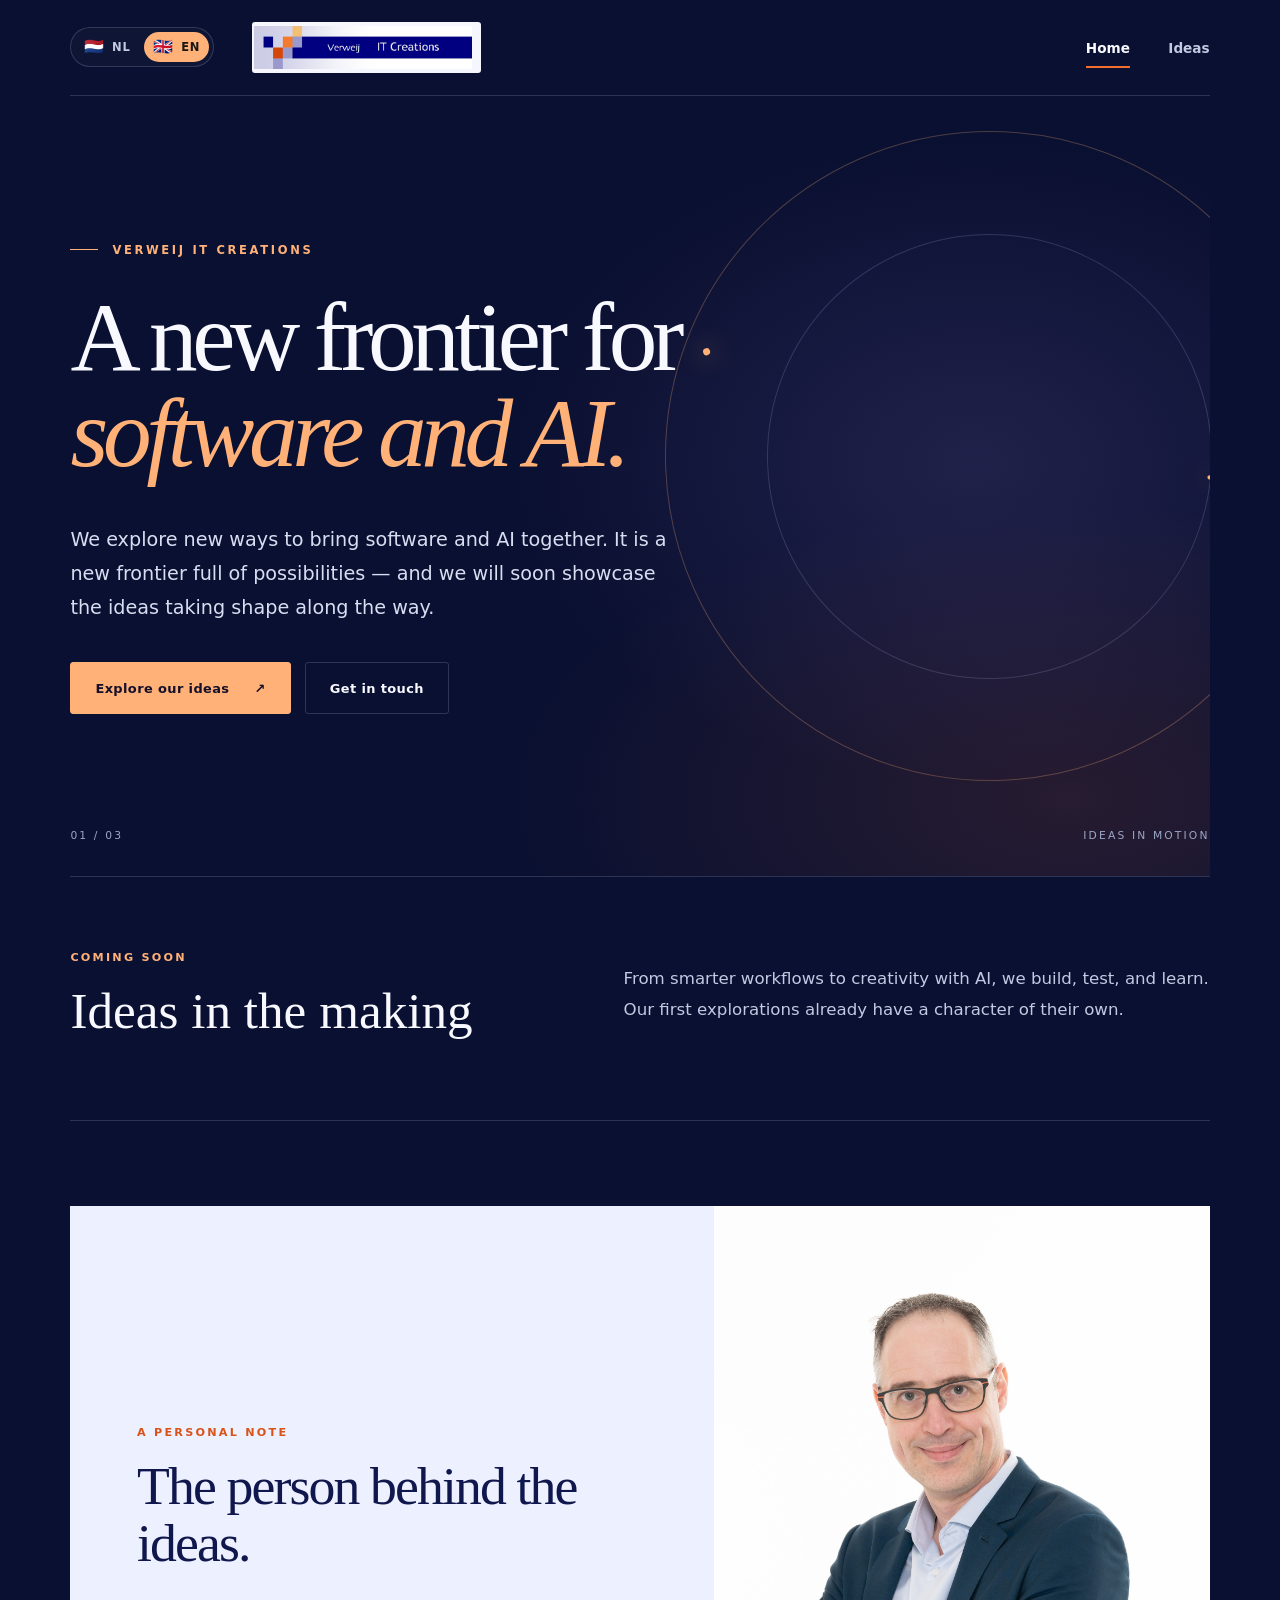
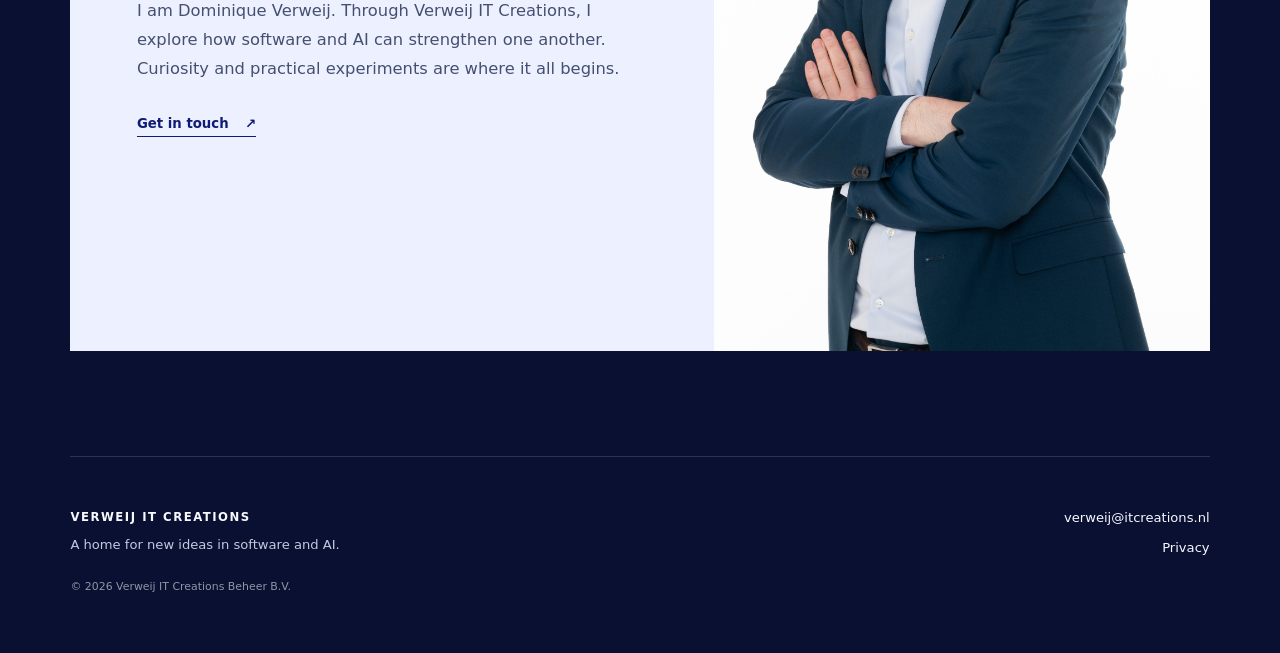
==== en/index.html @ 24ee963d "Build bilingual company site and project showcase" ====
<!doctype html>
<html lang="en">
<head>
  <meta charset="utf-8">
  <meta name="viewport" content="width=device-width, initial-scale=1">
  <meta name="theme-color" content="#0a1031">
  <meta name="description" content="Verweij IT Creations explores new ways to bring software and AI together.">
  <title>Verweij IT Creations — exploring software and AI</title>
  <link rel="icon" type="image/jpeg" href="../assets/images/Icon.jpg">
  <link rel="canonical" href="https://www.itcreations.nl/en/">
  <link rel="alternate" hreflang="nl" href="https://www.itcreations.nl/">
  <link rel="stylesheet" href="../assets/site.css">
</head>
<body>
  <div class="site-shell">
    <header class="site-header">
      <div class="header-left">
        <nav class="language-switch" aria-label="Language / Taal">
          <a href="../" lang="nl" hreflang="nl"><span aria-hidden="true">🇳🇱</span><span>NL</span></a>
          <a href="./" lang="en" hreflang="en" aria-current="true"><span aria-hidden="true">🇬🇧</span><span>EN</span></a>
        </nav>
        <a class="wordmark" href="./" aria-label="Verweij IT Creations — Home"><img src="../assets/images/logo.png" alt="Verweij IT Creations" width="220" height="44"></a>
      </div>
      <nav class="primary-nav" aria-label="Main navigation"><a href="./" aria-current="page">Home</a><a href="ideas.html">Ideas</a></nav>
    </header>
    <main id="main-content"><section class="hero" aria-labelledby="hero-title">
    <div class="hero-orbit hero-orbit-one" aria-hidden="true"></div><div class="hero-orbit hero-orbit-two" aria-hidden="true"></div>
    <div class="hero-content"><p class="eyebrow"><span class="eyebrow-line"></span>Verweij IT Creations</p>
      <h1 id="hero-title">A new frontier for <em>software and AI.</em></h1><p class="hero-lead">We explore new ways to bring software and AI together. It is a new frontier full of possibilities — and we will soon showcase the ideas taking shape along the way.</p>
      <div class="hero-actions"><a class="button button-primary" href="ideas.html">Explore our ideas<span aria-hidden="true">↗</span></a><a class="button button-quiet" href="mailto:verweij@itcreations.nl">Get in touch</a></div>
    </div>
    <div class="hero-index" aria-hidden="true"><span>01 / 03</span><span>IDEAS IN MOTION</span></div>
  </section>
  <section class="intro-panel" aria-labelledby="intro-title"><div><p class="section-kicker">Coming soon</p><h2 id="intro-title">Ideas in the making</h2></div><p>From smarter workflows to creativity with AI, we build, test, and learn. Our first explorations already have a character of their own.</p></section>
  <section class="founder-panel" aria-labelledby="founder-title"><div class="founder-copy"><p class="section-kicker">A personal note</p><h2 id="founder-title">The person behind the ideas.</h2><p>I am Dominique Verweij. Through Verweij IT Creations, I explore how software and AI can strengthen one another. Curiosity and practical experiments are where it all begins.</p><a href="mailto:verweij@itcreations.nl">Get in touch <span aria-hidden="true">↗</span></a></div><div class="founder-image"><img src="../assets/images/DSC_1056.jpg" alt="Portrait of Dominique Verweij" width="1200" height="1800" loading="lazy"></div></section></main>
    <footer class="site-footer">
      <div><span class="footer-brand">Verweij IT Creations</span><p>A home for new ideas in software and AI.</p><small>© 2026 Verweij IT Creations Beheer B.V.</small></div>
      <div class="footer-links"><a href="mailto:verweij@itcreations.nl">verweij@itcreations.nl</a><a href="privacy.html">Privacy</a></div>
    </footer>
  </div>
</body>
</html>
---- assets/site.css ----
:root {
  color-scheme: dark;
  --bg: #0a1031;
  --surface: #161d42;
  --surface-soft: #252d57;
  --line: rgba(210, 215, 250, .18);
  --text: #f8f8ff;
  --muted: #c2c9e2;
  --accent: #f36d2c;
  --accent-light: #ffb178;
  font-family: Inter, ui-sans-serif, system-ui, -apple-system, BlinkMacSystemFont, "Segoe UI", sans-serif;
  font-synthesis: none;
}
* { box-sizing: border-box; }
html { scroll-behavior: smooth; }
body { margin: 0; background: var(--bg); color: var(--text); }
a { color: inherit; }
a:focus-visible { outline: 2px solid var(--accent-light); outline-offset: 5px; border-radius: 4px; }
::selection { background: var(--accent); color: var(--bg); }
.site-shell { width: min(100%, 1600px); margin: 0 auto; padding: 0 clamp(24px, 5.5vw, 100px); }
.site-header { min-height: 96px; display: flex; justify-content: space-between; align-items: center; gap: 28px; border-bottom: 1px solid var(--line); }
.header-left { display: flex; align-items: center; gap: clamp(22px, 3vw, 48px); }
.language-switch { display: flex; gap: 5px; padding: 4px; border: 1px solid var(--line); border-radius: 999px; background: rgba(255,255,255,.025); }
.language-switch a { display: flex; gap: 7px; align-items: center; min-width: 63px; justify-content: center; border-radius: 999px; padding: 7px 9px; color: var(--muted); text-decoration: none; font-size: .72rem; font-weight: 750; letter-spacing: .06em; }
.language-switch a[aria-current="true"] { color: #181714; background: var(--accent-light); }
.language-switch a:not([aria-current="true"]):hover { color: var(--text); background: rgba(255,255,255,.08); }
.language-switch a span:first-child { font-size: 1rem; line-height: 1; }
.wordmark { display: inline-flex; align-items: center; padding: 4px 9px 4px 2px; background: #f6f6ff; border-radius: 3px; text-decoration: none; }
.wordmark img { display: block; width: clamp(175px, 17vw, 220px); height: auto; }
.primary-nav { display: flex; gap: clamp(24px, 3vw, 48px); align-items: center; }
.primary-nav a { color: var(--muted); text-decoration: none; font-size: .85rem; font-weight: 600; padding: 12px 0; transition: color .2s ease; }
.primary-nav a:hover, .primary-nav a[aria-current="page"] { color: var(--text); }
.primary-nav a[aria-current="page"] { box-shadow: inset 0 -2px var(--accent); }
.hero { position: relative; min-height: min(780px, calc(100svh - 96px)); display: flex; align-items: center; overflow: hidden; isolation: isolate; padding: 100px 0 115px; }
.hero::before { content: ""; position: absolute; inset: 0 -100px; z-index: -2; background: radial-gradient(ellipse 46% 55% at 75% 47%, rgba(163, 132, 220, .15), transparent 75%), radial-gradient(ellipse 55% 50% at 82% 90%, rgba(248, 112, 44, .12), transparent 76%); }
.hero-orbit { position: absolute; z-index: -1; border: 1px solid rgba(255,177,120,.27); border-radius: 50%; pointer-events: none; transform: rotate(-24deg); }
.hero-orbit-one { width: 650px; height: 650px; right: -105px; top: 50%; margin-top: -355px; }
.hero-orbit-two { width: 445px; height: 445px; right: -2px; top: 50%; margin-top: -252px; border-color: rgba(164,172,227,.21); }
.hero-orbit-two::before, .hero-orbit-one::before { content: ""; position: absolute; width: 7px; height: 7px; border-radius: 50%; background: var(--accent-light); box-shadow: 0 0 24px var(--accent-light); top: 17%; left: 16%; }
.hero-orbit-two::before { top: 74%; left: 93%; width: 4px; height: 4px; }
.hero-content { position: relative; z-index: 1; max-width: 850px; }
.eyebrow { display: flex; align-items: center; gap: 14px; margin: 0 0 32px; color: var(--accent-light); text-transform: uppercase; letter-spacing: .23em; font-size: .72rem; font-weight: 700; }
.eyebrow-line { width: 28px; height: 1px; background: currentColor; }
h1, h2, p { margin-top: 0; }
h1, h2 { font-family: Georgia, "Times New Roman", serif; font-weight: 400; }
.hero h1 { font-size: clamp(4rem, 7.6vw, 8.3rem); line-height: .99; max-width: 950px; letter-spacing: -.055em; margin-bottom: 42px; text-wrap: balance; }
h1 em { color: var(--accent-light); font-weight: 400; }
.hero-lead { max-width: 610px; color: #d8def1; font-size: clamp(1.06rem, 1.5vw, 1.27rem); line-height: 1.75; }
.hero-actions { display: flex; flex-wrap: wrap; gap: 14px; margin-top: 38px; }
.button { min-height: 52px; display: inline-flex; align-items: center; justify-content: center; gap: 25px; padding: 0 24px; border: 1px solid var(--line); border-radius: 3px; font-size: .81rem; font-weight: 700; letter-spacing: .03em; text-decoration: none; transition: background .2s, transform .2s, border-color .2s; }
.button:hover { transform: translateY(-2px); }
.button-primary { background: var(--accent-light); border-color: var(--accent-light); color: #16102b; }
.button-primary:hover { background: #ffd0a8; }
.button-quiet:hover { border-color: var(--accent-light); background: rgba(255,255,255,.04); }
.hero-index { position: absolute; left: 0; right: 0; bottom: 34px; display: flex; justify-content: space-between; color: #9ca6c7; letter-spacing: .2em; font-size: .67rem; }
.intro-panel { border-top: 1px solid var(--line); border-bottom: 1px solid var(--line); padding: 74px 0 82px; display: grid; grid-template-columns: minmax(210px, 1fr) minmax(320px, 1.3fr); gap: 8vw; align-items: center; }
.section-kicker { color: var(--accent-light); font-size: .7rem; text-transform: uppercase; letter-spacing: .2em; font-weight: 700; margin-bottom: 19px; }
.intro-panel h2 { font-size: clamp(2.8rem, 4vw, 4.2rem); line-height: 1.08; margin: 0; }
.intro-panel > p { color: var(--muted); line-height: 1.85; font-size: 1.04rem; margin: 0; }
.founder-panel { display: grid; grid-template-columns: minmax(0, 1.13fr) minmax(300px, .87fr); min-height: 440px; overflow: hidden; background: #edf0ff; color: #10174d; margin: 85px 0 105px; }
.founder-copy { align-self: center; padding: clamp(35px, 5.2vw, 86px); }
.founder-copy .section-kicker { color: #d95319; }
.founder-copy h2 { font-size: clamp(2.6rem, 4.2vw, 4.9rem); line-height: 1.06; letter-spacing: -.035em; margin-bottom: 24px; }
.founder-copy > p:not(.section-kicker) { max-width: 570px; color: #455071; line-height: 1.8; font-size: 1.02rem; margin-bottom: 29px; }
.founder-copy > a { color: #101b75; text-decoration: none; border-bottom: 1px solid #101b75; padding-bottom: 5px; font-size: .83rem; font-weight: 700; }
.founder-copy > a span { margin-left: 12px; }
.founder-image { min-height: 440px; background: #fff; overflow: hidden; }
.founder-image img { display: block; width: 100%; height: 100%; object-fit: cover; object-position: center 20%; }
.page-intro { padding: 105px 0 70px; max-width: 910px; }
.page-intro h1 { font-size: clamp(3.7rem, 6.5vw, 6.5rem); line-height: 1.03; letter-spacing: -.05em; margin-bottom: 32px; text-wrap: balance; }
.page-intro > p:not(.eyebrow) { color: var(--muted); font-size: 1.13rem; line-height: 1.75; max-width: 680px; }
.ideas-grid { display: grid; grid-template-columns: repeat(3, minmax(0,1fr)); gap: clamp(16px, 2vw, 30px); margin-bottom: 110px; }
.idea-card { border: 1px solid var(--line); background: var(--surface); overflow: hidden; min-width: 0; }
.idea-image { overflow: hidden; aspect-ratio: 1 / 1; background: #15171b; }
.idea-image img { display: block; width: 100%; height: 100%; object-fit: cover; transition: transform .5s ease; }
.idea-card:hover .idea-image img { transform: scale(1.04); }
.idea-copy { padding: clamp(20px, 2vw, 31px); }
.idea-topline { display: flex; justify-content: space-between; gap: 8px; color: #9ba5b1; text-transform: uppercase; letter-spacing: .11em; font-size: .65rem; font-weight: 700; }
.status { display: inline-flex; align-items: center; gap: 7px; }
.status-dot { display: inline-block; width: 6px; height: 6px; border-radius: 50%; background: var(--accent-light); }
.idea-card h2 { margin: 35px 0 12px; font-size: clamp(2.5rem, 3vw, 3.6rem); line-height: 1; }
.idea-card p { color: var(--muted); font-size: .95rem; line-height: 1.75; margin-bottom: 8px; }
.idea-card-green h2 { color: #c7e29e; }
.idea-card-blue h2 { color: #b4cdef; }
.idea-card-violet h2 { color: #d8b8eb; }
.closing-note { border-top: 1px solid var(--line); text-align: center; padding: 94px 0 115px; }
.closing-symbol { color: var(--accent-light); font-size: 1.5rem; }
.closing-note h2 { font-size: clamp(2.5rem, 4.5vw, 4.7rem); margin: 18px 0 14px; }
.closing-note p { color: var(--muted); line-height: 1.7; }
.policy-intro { padding-bottom: 43px; }
.updated { color: #89919e; font-size: .77rem; }
.policy-content { width: min(100%, 840px); padding-bottom: 100px; }
.policy-section { border-top: 1px solid var(--line); padding: 28px 0 32px; display: grid; grid-template-columns: 235px minmax(0, 1fr); gap: 28px; }
.policy-section h2 { font-family: inherit; font-size: 1rem; font-weight: 700; letter-spacing: .01em; margin: 0; }
.policy-section p { color: var(--muted); line-height: 1.8; font-size: .95rem; margin: 0; }
.policy-section a { color: var(--accent-light); text-underline-offset: 3px; }
.site-footer { border-top: 1px solid var(--line); display: flex; justify-content: space-between; gap: 35px; padding: 53px 0 60px; color: var(--muted); font-size: .82rem; }
.footer-brand { display: block; color: var(--text); text-transform: uppercase; letter-spacing: .13em; font-size: .73rem; font-weight: 750; margin-bottom: 13px; }
.site-footer p { margin-bottom: 26px; }
.site-footer small { color: #8e97a6; }
.footer-links { display: flex; flex-direction: column; gap: 15px; align-items: flex-end; }
.footer-links a { color: var(--text); text-decoration: none; }
.footer-links a:hover { color: var(--accent-light); }
@media (max-width: 920px) {
  .wordmark img { width: 180px; }
  .hero-orbit-one { right: -320px; opacity: .7; }
  .hero-orbit-two { right: -230px; opacity: .7; }
  .ideas-grid { grid-template-columns: repeat(2, minmax(0,1fr)); }
}
@media (max-width: 650px) {
  .site-header { min-height: auto; padding: 18px 0; align-items: flex-start; flex-direction: column; gap: 17px; }
  .header-left { width: 100%; justify-content: space-between; gap: 12px; }
  .wordmark img { width: 150px; }
  .language-switch a { min-width: 50px; gap: 5px; padding: 6px 5px; font-size: .66rem; }
  .primary-nav { width: 100%; gap: 30px; }
  .primary-nav a { padding: 6px 0; }
  .hero { min-height: 650px; padding: 100px 0 100px; }
  .hero h1 { font-size: clamp(3.5rem, 13vw, 5.5rem); }
  .hero-orbit-one { width: 400px; height: 400px; right: -320px; margin-top: -190px; }
  .hero-orbit-two { width: 270px; height: 270px; right: -255px; margin-top: -130px; }
  .hero-index span:last-child { display: none; }
  .intro-panel { grid-template-columns: 1fr; gap: 28px; padding: 60px 0; }
  .founder-panel { grid-template-columns: 1fr; margin: 50px 0 65px; }
  .founder-copy { padding: 37px 29px; }
  .founder-image { min-height: 360px; max-height: 520px; }
  .page-intro { padding: 74px 0 54px; }
  .page-intro h1 { font-size: clamp(3.4rem, 11vw, 5rem); }
  .ideas-grid { grid-template-columns: 1fr; margin-bottom: 35px; }
  .idea-image { aspect-ratio: 1.18 / 1; }
  .idea-card h2 { margin-top: 22px; }
  .closing-note { padding: 70px 0 80px; }
  .policy-section { grid-template-columns: 1fr; gap: 12px; }
  .site-footer { flex-direction: column; padding: 42px 0; }
  .footer-links { align-items: flex-start; }
}
@media (prefers-reduced-motion: reduce) { html { scroll-behavior: auto; } *, *::before, *::after { transition-duration: .01ms !important; animation-duration: .01ms !important; } }
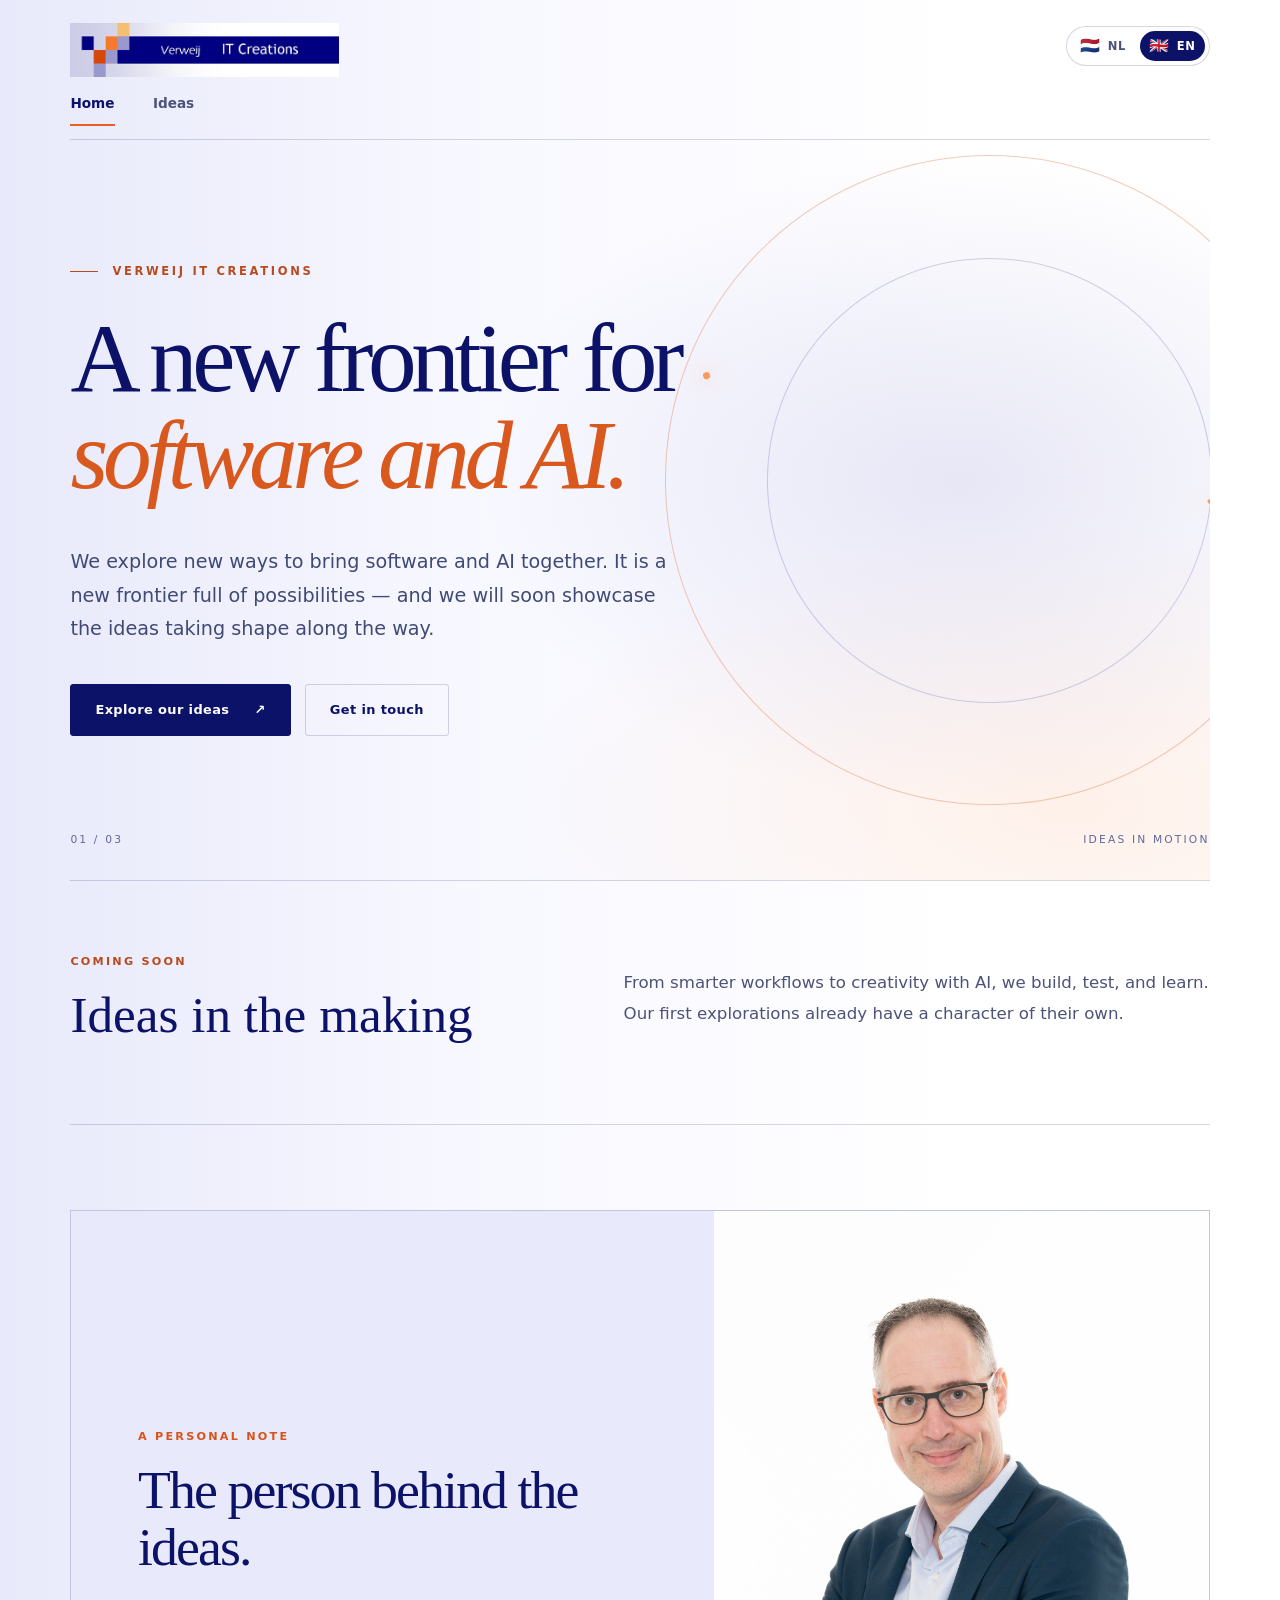
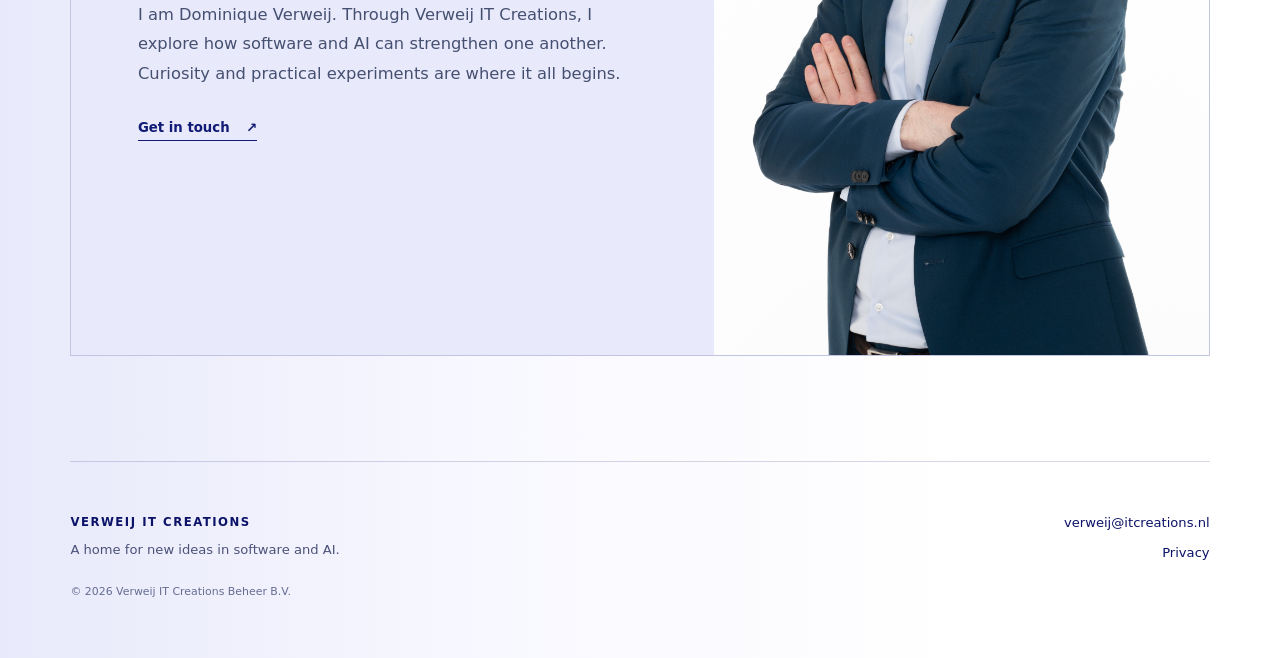
==== commit a071ccf3: "Match site palette to logo and rearrange header" ====
--- a/en/index.html
+++ b/en/index.html
@@ -3,7 +3,7 @@
 <head>
   <meta charset="utf-8">
   <meta name="viewport" content="width=device-width, initial-scale=1">
-  <meta name="theme-color" content="#0a1031">
+  <meta name="theme-color" content="#f7f7ff">
   <meta name="description" content="Verweij IT Creations explores new ways to bring software and AI together.">
   <title>Verweij IT Creations — exploring software and AI</title>
   <link rel="icon" type="image/jpeg" href="../assets/images/Icon.jpg">
@@ -14,14 +14,14 @@
 <body>
   <div class="site-shell">
     <header class="site-header">
-      <div class="header-left">
-        <nav class="language-switch" aria-label="Language / Taal">
-          <a href="../" lang="nl" hreflang="nl"><span aria-hidden="true">🇳🇱</span><span>NL</span></a>
-          <a href="./" lang="en" hreflang="en" aria-current="true"><span aria-hidden="true">🇬🇧</span><span>EN</span></a>
-        </nav>
+      <div class="header-brand-nav">
         <a class="wordmark" href="./" aria-label="Verweij IT Creations — Home"><img src="../assets/images/logo.png" alt="Verweij IT Creations" width="220" height="44"></a>
+        <nav class="primary-nav" aria-label="Main navigation"><a href="./" aria-current="page">Home</a><a href="ideas.html">Ideas</a></nav>
       </div>
-      <nav class="primary-nav" aria-label="Main navigation"><a href="./" aria-current="page">Home</a><a href="ideas.html">Ideas</a></nav>
+      <nav class="language-switch" aria-label="Language / Taal">
+        <a href="../" lang="nl" hreflang="nl"><span aria-hidden="true">🇳🇱</span><span>NL</span></a>
+        <a href="./" lang="en" hreflang="en" aria-current="true"><span aria-hidden="true">🇬🇧</span><span>EN</span></a>
+      </nav>
     </header>
     <main id="main-content"><section class="hero" aria-labelledby="hero-title">
     <div class="hero-orbit hero-orbit-one" aria-hidden="true"></div><div class="hero-orbit hero-orbit-two" aria-hidden="true"></div>
--- a/assets/site.css
+++ b/assets/site.css
@@ -1,63 +1,63 @@
 :root {
-  color-scheme: dark;
-  --bg: #0a1031;
-  --surface: #161d42;
-  --surface-soft: #252d57;
-  --line: rgba(210, 215, 250, .18);
-  --text: #f8f8ff;
-  --muted: #c2c9e2;
-  --accent: #f36d2c;
-  --accent-light: #ffb178;
+  color-scheme: light;
+  --bg: #f7f7ff;
+  --surface: #fff;
+  --surface-soft: #e8e9f9;
+  --line: rgba(11, 18, 103, .17);
+  --text: #0b1267;
+  --muted: #4c5279;
+  --accent: #e95e22;
+  --accent-light: #fa9960;
   font-family: Inter, ui-sans-serif, system-ui, -apple-system, BlinkMacSystemFont, "Segoe UI", sans-serif;
   font-synthesis: none;
 }
 * { box-sizing: border-box; }
 html { scroll-behavior: smooth; }
-body { margin: 0; background: var(--bg); color: var(--text); }
+body { margin: 0; background: linear-gradient(90deg, #e8e9fa 0%, var(--bg) 35%, #fff 75%); color: var(--text); }
 a { color: inherit; }
-a:focus-visible { outline: 2px solid var(--accent-light); outline-offset: 5px; border-radius: 4px; }
-::selection { background: var(--accent); color: var(--bg); }
+a:focus-visible { outline: 2px solid var(--accent); outline-offset: 5px; border-radius: 4px; }
+::selection { background: #ffd1b5; color: var(--text); }
 .site-shell { width: min(100%, 1600px); margin: 0 auto; padding: 0 clamp(24px, 5.5vw, 100px); }
-.site-header { min-height: 96px; display: flex; justify-content: space-between; align-items: center; gap: 28px; border-bottom: 1px solid var(--line); }
-.header-left { display: flex; align-items: center; gap: clamp(22px, 3vw, 48px); }
-.language-switch { display: flex; gap: 5px; padding: 4px; border: 1px solid var(--line); border-radius: 999px; background: rgba(255,255,255,.025); }
+.site-header { min-height: 140px; display: flex; justify-content: space-between; align-items: flex-start; gap: 28px; padding-top: 23px; border-bottom: 1px solid var(--line); }
+.header-brand-nav { display: flex; flex-direction: column; align-items: flex-start; gap: 18px; }
+.language-switch { display: flex; gap: 5px; padding: 4px; margin-top: 3px; border: 1px solid var(--line); border-radius: 999px; background: rgba(255,255,255,.65); }
 .language-switch a { display: flex; gap: 7px; align-items: center; min-width: 63px; justify-content: center; border-radius: 999px; padding: 7px 9px; color: var(--muted); text-decoration: none; font-size: .72rem; font-weight: 750; letter-spacing: .06em; }
-.language-switch a[aria-current="true"] { color: #181714; background: var(--accent-light); }
-.language-switch a:not([aria-current="true"]):hover { color: var(--text); background: rgba(255,255,255,.08); }
+.language-switch a[aria-current="true"] { color: #fff; background: var(--text); }
+.language-switch a:not([aria-current="true"]):hover { color: var(--text); background: var(--surface-soft); }
 .language-switch a span:first-child { font-size: 1rem; line-height: 1; }
-.wordmark { display: inline-flex; align-items: center; padding: 4px 9px 4px 2px; background: #f6f6ff; border-radius: 3px; text-decoration: none; }
-.wordmark img { display: block; width: clamp(175px, 17vw, 220px); height: auto; }
+.wordmark { display: inline-flex; align-items: center; text-decoration: none; }
+.wordmark img { display: block; width: clamp(220px, 21vw, 270px); height: auto; }
 .primary-nav { display: flex; gap: clamp(24px, 3vw, 48px); align-items: center; }
-.primary-nav a { color: var(--muted); text-decoration: none; font-size: .85rem; font-weight: 600; padding: 12px 0; transition: color .2s ease; }
+.primary-nav a { color: var(--muted); text-decoration: none; font-size: .85rem; font-weight: 600; padding: 0 0 15px; transition: color .2s ease; }
 .primary-nav a:hover, .primary-nav a[aria-current="page"] { color: var(--text); }
 .primary-nav a[aria-current="page"] { box-shadow: inset 0 -2px var(--accent); }
-.hero { position: relative; min-height: min(780px, calc(100svh - 96px)); display: flex; align-items: center; overflow: hidden; isolation: isolate; padding: 100px 0 115px; }
-.hero::before { content: ""; position: absolute; inset: 0 -100px; z-index: -2; background: radial-gradient(ellipse 46% 55% at 75% 47%, rgba(163, 132, 220, .15), transparent 75%), radial-gradient(ellipse 55% 50% at 82% 90%, rgba(248, 112, 44, .12), transparent 76%); }
-.hero-orbit { position: absolute; z-index: -1; border: 1px solid rgba(255,177,120,.27); border-radius: 50%; pointer-events: none; transform: rotate(-24deg); }
+.hero { position: relative; min-height: min(740px, calc(100svh - 140px)); display: flex; align-items: center; overflow: hidden; isolation: isolate; padding: 90px 0 110px; }
+.hero::before { content: ""; position: absolute; inset: 0 -100px; z-index: -2; background: radial-gradient(ellipse 47% 58% at 74% 46%, rgba(156, 153, 217, .24), transparent 76%), radial-gradient(ellipse 55% 50% at 82% 90%, rgba(248, 112, 44, .10), transparent 76%); }
+.hero-orbit { position: absolute; z-index: -1; border: 1px solid rgba(224, 106, 49, .35); border-radius: 50%; pointer-events: none; transform: rotate(-24deg); }
 .hero-orbit-one { width: 650px; height: 650px; right: -105px; top: 50%; margin-top: -355px; }
-.hero-orbit-two { width: 445px; height: 445px; right: -2px; top: 50%; margin-top: -252px; border-color: rgba(164,172,227,.21); }
+.hero-orbit-two { width: 445px; height: 445px; right: -2px; top: 50%; margin-top: -252px; border-color: rgba(82, 85, 170, .26); }
 .hero-orbit-two::before, .hero-orbit-one::before { content: ""; position: absolute; width: 7px; height: 7px; border-radius: 50%; background: var(--accent-light); box-shadow: 0 0 24px var(--accent-light); top: 17%; left: 16%; }
 .hero-orbit-two::before { top: 74%; left: 93%; width: 4px; height: 4px; }
 .hero-content { position: relative; z-index: 1; max-width: 850px; }
-.eyebrow { display: flex; align-items: center; gap: 14px; margin: 0 0 32px; color: var(--accent-light); text-transform: uppercase; letter-spacing: .23em; font-size: .72rem; font-weight: 700; }
+.eyebrow { display: flex; align-items: center; gap: 14px; margin: 0 0 32px; color: #b74b1f; text-transform: uppercase; letter-spacing: .23em; font-size: .72rem; font-weight: 700; }
 .eyebrow-line { width: 28px; height: 1px; background: currentColor; }
 h1, h2, p { margin-top: 0; }
 h1, h2 { font-family: Georgia, "Times New Roman", serif; font-weight: 400; }
 .hero h1 { font-size: clamp(4rem, 7.6vw, 8.3rem); line-height: .99; max-width: 950px; letter-spacing: -.055em; margin-bottom: 42px; text-wrap: balance; }
-h1 em { color: var(--accent-light); font-weight: 400; }
-.hero-lead { max-width: 610px; color: #d8def1; font-size: clamp(1.06rem, 1.5vw, 1.27rem); line-height: 1.75; }
+h1 em { color: #d9581d; font-weight: 400; }
+.hero-lead { max-width: 610px; color: #414a75; font-size: clamp(1.06rem, 1.5vw, 1.27rem); line-height: 1.75; }
 .hero-actions { display: flex; flex-wrap: wrap; gap: 14px; margin-top: 38px; }
 .button { min-height: 52px; display: inline-flex; align-items: center; justify-content: center; gap: 25px; padding: 0 24px; border: 1px solid var(--line); border-radius: 3px; font-size: .81rem; font-weight: 700; letter-spacing: .03em; text-decoration: none; transition: background .2s, transform .2s, border-color .2s; }
 .button:hover { transform: translateY(-2px); }
-.button-primary { background: var(--accent-light); border-color: var(--accent-light); color: #16102b; }
-.button-primary:hover { background: #ffd0a8; }
-.button-quiet:hover { border-color: var(--accent-light); background: rgba(255,255,255,.04); }
-.hero-index { position: absolute; left: 0; right: 0; bottom: 34px; display: flex; justify-content: space-between; color: #9ca6c7; letter-spacing: .2em; font-size: .67rem; }
+.button-primary { background: var(--text); border-color: var(--text); color: #fff; }
+.button-primary:hover { background: #242e91; }
+.button-quiet:hover { border-color: var(--accent); background: rgba(255,255,255,.55); }
+.hero-index { position: absolute; left: 0; right: 0; bottom: 34px; display: flex; justify-content: space-between; color: #626999; letter-spacing: .2em; font-size: .67rem; }
 .intro-panel { border-top: 1px solid var(--line); border-bottom: 1px solid var(--line); padding: 74px 0 82px; display: grid; grid-template-columns: minmax(210px, 1fr) minmax(320px, 1.3fr); gap: 8vw; align-items: center; }
-.section-kicker { color: var(--accent-light); font-size: .7rem; text-transform: uppercase; letter-spacing: .2em; font-weight: 700; margin-bottom: 19px; }
+.section-kicker { color: #b74b1f; font-size: .7rem; text-transform: uppercase; letter-spacing: .2em; font-weight: 700; margin-bottom: 19px; }
 .intro-panel h2 { font-size: clamp(2.8rem, 4vw, 4.2rem); line-height: 1.08; margin: 0; }
 .intro-panel > p { color: var(--muted); line-height: 1.85; font-size: 1.04rem; margin: 0; }
-.founder-panel { display: grid; grid-template-columns: minmax(0, 1.13fr) minmax(300px, .87fr); min-height: 440px; overflow: hidden; background: #edf0ff; color: #10174d; margin: 85px 0 105px; }
+.founder-panel { display: grid; grid-template-columns: minmax(0, 1.13fr) minmax(300px, .87fr); min-height: 440px; overflow: hidden; background: #e8e9fa; color: var(--text); margin: 85px 0 105px; border: 1px solid var(--line); }
 .founder-copy { align-self: center; padding: clamp(35px, 5.2vw, 86px); }
 .founder-copy .section-kicker { color: #d95319; }
 .founder-copy h2 { font-size: clamp(2.6rem, 4.2vw, 4.9rem); line-height: 1.06; letter-spacing: -.035em; margin-bottom: 24px; }
@@ -71,49 +71,49 @@
 .page-intro > p:not(.eyebrow) { color: var(--muted); font-size: 1.13rem; line-height: 1.75; max-width: 680px; }
 .ideas-grid { display: grid; grid-template-columns: repeat(3, minmax(0,1fr)); gap: clamp(16px, 2vw, 30px); margin-bottom: 110px; }
 .idea-card { border: 1px solid var(--line); background: var(--surface); overflow: hidden; min-width: 0; }
-.idea-image { overflow: hidden; aspect-ratio: 1 / 1; background: #15171b; }
+.idea-image { overflow: hidden; aspect-ratio: 1 / 1; background: #e8e9fa; }
 .idea-image img { display: block; width: 100%; height: 100%; object-fit: cover; transition: transform .5s ease; }
 .idea-card:hover .idea-image img { transform: scale(1.04); }
 .idea-copy { padding: clamp(20px, 2vw, 31px); }
-.idea-topline { display: flex; justify-content: space-between; gap: 8px; color: #9ba5b1; text-transform: uppercase; letter-spacing: .11em; font-size: .65rem; font-weight: 700; }
+.idea-topline { display: flex; justify-content: space-between; gap: 8px; color: #596084; text-transform: uppercase; letter-spacing: .11em; font-size: .65rem; font-weight: 700; }
 .status { display: inline-flex; align-items: center; gap: 7px; }
-.status-dot { display: inline-block; width: 6px; height: 6px; border-radius: 50%; background: var(--accent-light); }
+.status-dot { display: inline-block; width: 6px; height: 6px; border-radius: 50%; background: var(--accent); }
 .idea-card h2 { margin: 35px 0 12px; font-size: clamp(2.5rem, 3vw, 3.6rem); line-height: 1; }
 .idea-card p { color: var(--muted); font-size: .95rem; line-height: 1.75; margin-bottom: 8px; }
-.idea-card-green h2 { color: #c7e29e; }
-.idea-card-blue h2 { color: #b4cdef; }
-.idea-card-violet h2 { color: #d8b8eb; }
+.idea-card-green h2 { color: #235634; }
+.idea-card-blue h2 { color: #183b8a; }
+.idea-card-violet h2 { color: #6d3890; }
 .closing-note { border-top: 1px solid var(--line); text-align: center; padding: 94px 0 115px; }
-.closing-symbol { color: var(--accent-light); font-size: 1.5rem; }
+.closing-symbol { color: var(--accent); font-size: 1.5rem; }
 .closing-note h2 { font-size: clamp(2.5rem, 4.5vw, 4.7rem); margin: 18px 0 14px; }
 .closing-note p { color: var(--muted); line-height: 1.7; }
 .policy-intro { padding-bottom: 43px; }
-.updated { color: #89919e; font-size: .77rem; }
+.updated { color: #5b628a; font-size: .77rem; }
 .policy-content { width: min(100%, 840px); padding-bottom: 100px; }
 .policy-section { border-top: 1px solid var(--line); padding: 28px 0 32px; display: grid; grid-template-columns: 235px minmax(0, 1fr); gap: 28px; }
 .policy-section h2 { font-family: inherit; font-size: 1rem; font-weight: 700; letter-spacing: .01em; margin: 0; }
 .policy-section p { color: var(--muted); line-height: 1.8; font-size: .95rem; margin: 0; }
-.policy-section a { color: var(--accent-light); text-underline-offset: 3px; }
+.policy-section a { color: #aa4117; text-underline-offset: 3px; }
 .site-footer { border-top: 1px solid var(--line); display: flex; justify-content: space-between; gap: 35px; padding: 53px 0 60px; color: var(--muted); font-size: .82rem; }
 .footer-brand { display: block; color: var(--text); text-transform: uppercase; letter-spacing: .13em; font-size: .73rem; font-weight: 750; margin-bottom: 13px; }
 .site-footer p { margin-bottom: 26px; }
-.site-footer small { color: #8e97a6; }
+.site-footer small { color: #666c91; }
 .footer-links { display: flex; flex-direction: column; gap: 15px; align-items: flex-end; }
 .footer-links a { color: var(--text); text-decoration: none; }
-.footer-links a:hover { color: var(--accent-light); }
+.footer-links a:hover { color: #aa4117; }
 @media (max-width: 920px) {
-  .wordmark img { width: 180px; }
+  .wordmark img { width: 220px; }
   .hero-orbit-one { right: -320px; opacity: .7; }
   .hero-orbit-two { right: -230px; opacity: .7; }
   .ideas-grid { grid-template-columns: repeat(2, minmax(0,1fr)); }
 }
 @media (max-width: 650px) {
-  .site-header { min-height: auto; padding: 18px 0; align-items: flex-start; flex-direction: column; gap: 17px; }
-  .header-left { width: 100%; justify-content: space-between; gap: 12px; }
-  .wordmark img { width: 150px; }
+  .site-header { min-height: auto; padding-top: 18px; gap: 8px; }
+  .header-brand-nav { gap: 18px; }
+  .wordmark img { width: clamp(145px, 46vw, 205px); }
   .language-switch a { min-width: 50px; gap: 5px; padding: 6px 5px; font-size: .66rem; }
-  .primary-nav { width: 100%; gap: 30px; }
-  .primary-nav a { padding: 6px 0; }
+  .primary-nav { gap: 30px; }
+  .primary-nav a { padding: 0 0 16px; }
   .hero { min-height: 650px; padding: 100px 0 100px; }
   .hero h1 { font-size: clamp(3.5rem, 13vw, 5.5rem); }
   .hero-orbit-one { width: 400px; height: 400px; right: -320px; margin-top: -190px; }
